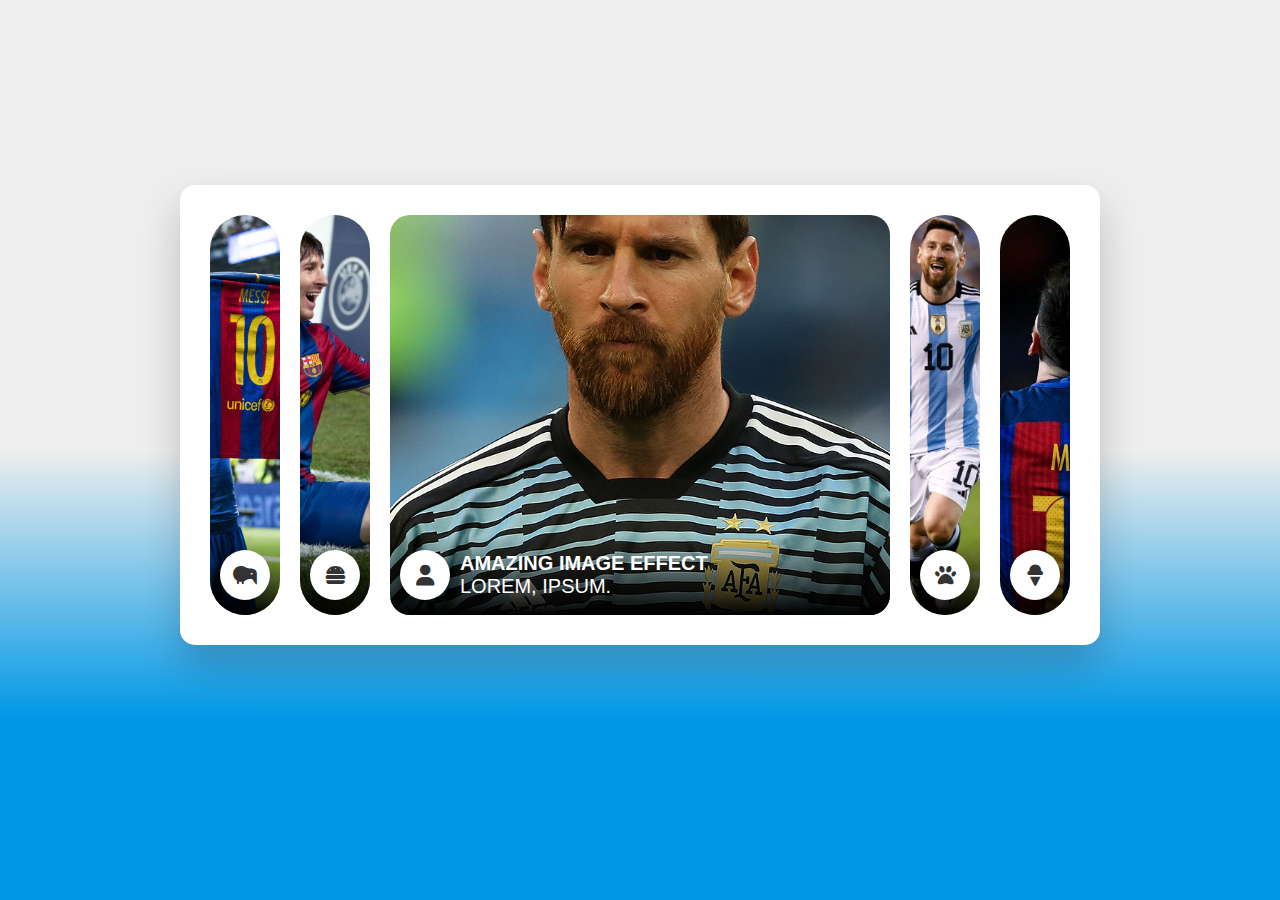
==== Sprint-1-master/index.html @ 9f7685a4 "titulo" ====
<!DOCTYPE html>
 <html lang="en">
 <head>
     <meta charset="UTF-8">
     <meta name= "viewport" content="width=device-width, initial-scale=1.0">

     <title>Sprint 1 unab</title>
     <!-- font awesome cdn link -->
    <link rel="stylesheet" href="https://cdnjs.cloudflare.com/ajax/libs/font-awesome/6.2.1/css/all.min.css"> 
    
    <link rel="stylesheet" href="style.css">
    
 </head>
 <body>

    <div class="container">

        <div class="box_container">

            <div class="box">
                <img src="images/Icon_90108713.jpg" alt="">

                <div class="content">
                    <i class="fas fa-kiwi-bird"></i>
                    <div class="info">
                        <h3>amazing image effect</h3>
                        <p>Lorem, ipsum.</p>
                    </div>
                </div>
            </div>
            <div class="box">
                <img src="images/LeoMessi20092010_pic_fcb-arsenal62.jpg" alt="">

                <div class="content">
                    <i class="fas fa-hamburger"></i>
                    <div class="info">
                        <h3>amazing image effect</h3>
                        <p>Lorem, ipsum.</p>
                    </div>
                </div>
            </div>
            <div class="box active">
                <img src="images/Lionel_Messi_20180626.jpg" alt="">

                <div class="content">
                    <i class="fas fa-user"></i>
                    <div class="info">
                        <h3>amazing image effect</h3>
                        <p>Lorem, ipsum.</p>
                    </div>
                </div>
            </div>
            <div class="box">
                <img src="images/BVKQXXXAH5BPTMDI6CZOWETVVU.jpg" alt="">

                <div class="content">
                    <i class="fas fa-paw"></i>
                    <div class="info">
                        <h3>amazing image effect</h3>
                        <p>Lorem, ipsum.</p>
                    </div>
                </div>
            </div>
            <div class="box">
                <img src="images/7G364PMCSFGIHFZNHHJLNQL4SU.jpg" alt="">

                <div class="content">
                    <i class="fas fa-ice-cream"></i>
                    <div class="info">
                        <h3>amazing image effect</h3>
                        <p>Lorem, ipsum.</p>
                    </div>
                </div>
            </div>
        </div>
    </div>

<script src="https://cdnjs.cloudflare.com/ajax/libs/jquery/3.6.1/jquery.min.js"></script>

<script>

$(document).ready(function(){

    $('.box').click(function(){
        $(this).addClass('active').siblings().removeClass('active');
    });
});


</script>
 </body>
 </html>
---- Sprint-1-master/style.css ----
*{
    margin: 0; padding: 0;
    box-sizing: border-box;
    font-family: Arial, Helvetica, sans-serif;
    text-transform: capitalize;
}

.container{
    min-height: 100vh;
    display: flex;
    align-items: center;
    justify-content: center;
    background: linear-gradient(#eee 50%,#0097e6 80%);
    padding-bottom: 70px;
}

.box_container{
    display: flex;
    align-items: center;
    justify-content: center;
    background: #fff;
    box-shadow: 0 20px 40px rgba(0, 0, 0, .2);
    padding: 20px;
    border-radius: 15px;
}

.box{
    height: 400px;
    width: 70px;
    margin: 10px;
    border-radius: 50px;
    position: relative;
    cursor: pointer;
    transition: .2s ease;
    overflow: hidden;

}


.box.active{
    width: 500px;
    border-radius: 20px;
}

.box img{
   height: 100%;
   width: 100%;
   object-fit: cover;
}

.box .content{
    position: absolute;
    bottom: 0; left: 0;
    width: 100%;
    padding: 15px 10px;
    background: linear-gradient(180deg, transparent 0%, #000);
    display: flex;
    align-items: center;
}

.box .content i{
    height: 50px;
    width: 50px;
    line-height: 50px;
    text-align: center;
    border-radius: 50%;
    font-size: 21px;
    color: #333;
    background: #fff;
    box-shadow: 0 5px 10px rgba(0, 0, 0, .2);
}

.box .content .info{
    padding-left: 10px;
    display: none;
}

.box.active .content .info {
    display: block;
}

.box .content .info h3{
    font-size: 20px;
    color: #fff;
    text-transform: uppercase;
}

.box .content .info p{
    font-size: 20px;
    color: #fff;
    text-transform: uppercase;
}
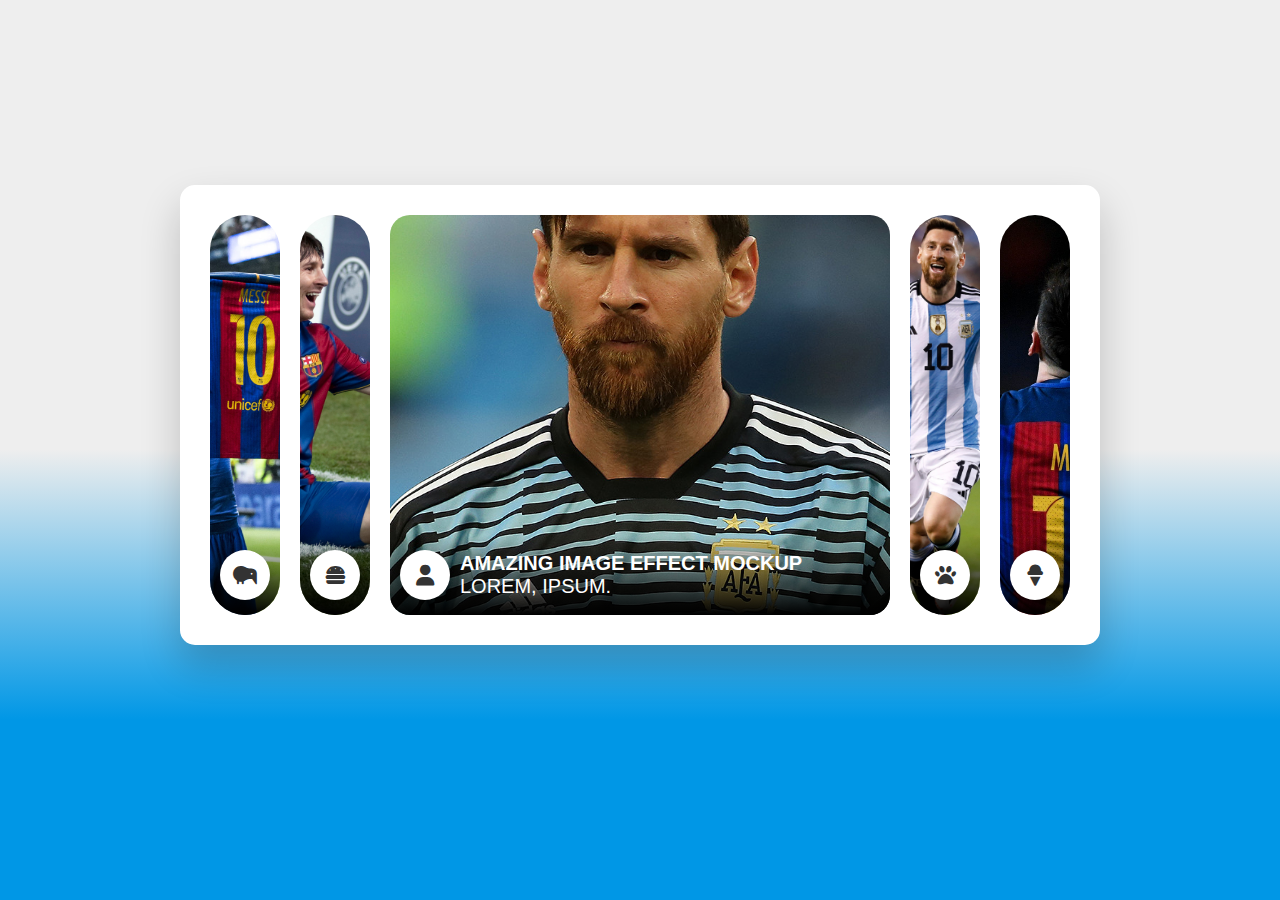
==== commit c3103ca8: "mockup h3" ====
--- a/Sprint-1-master/index.html
+++ b/Sprint-1-master/index.html
@@ -23,7 +23,7 @@
                 <div class="content">
                     <i class="fas fa-kiwi-bird"></i>
                     <div class="info">
-                        <h3>amazing image effect</h3>
+                        <h3>amazing image effect mockup</h3>
                         <p>Lorem, ipsum.</p>
                     </div>
                 </div>
@@ -34,7 +34,7 @@
                 <div class="content">
                     <i class="fas fa-hamburger"></i>
                     <div class="info">
-                        <h3>amazing image effect</h3>
+                        <h3>amazing image effect mockup</h3>
                         <p>Lorem, ipsum.</p>
                     </div>
                 </div>
@@ -45,7 +45,7 @@
                 <div class="content">
                     <i class="fas fa-user"></i>
                     <div class="info">
-                        <h3>amazing image effect</h3>
+                        <h3>amazing image effect mockup</h3>
                         <p>Lorem, ipsum.</p>
                     </div>
                 </div>
@@ -56,7 +56,7 @@
                 <div class="content">
                     <i class="fas fa-paw"></i>
                     <div class="info">
-                        <h3>amazing image effect</h3>
+                        <h3>amazing image effect mockup</h3>
                         <p>Lorem, ipsum.</p>
                     </div>
                 </div>
@@ -67,7 +67,7 @@
                 <div class="content">
                     <i class="fas fa-ice-cream"></i>
                     <div class="info">
-                        <h3>amazing image effect</h3>
+                        <h3>amazing image effect mockup</h3>
                         <p>Lorem, ipsum.</p>
                     </div>
                 </div>
